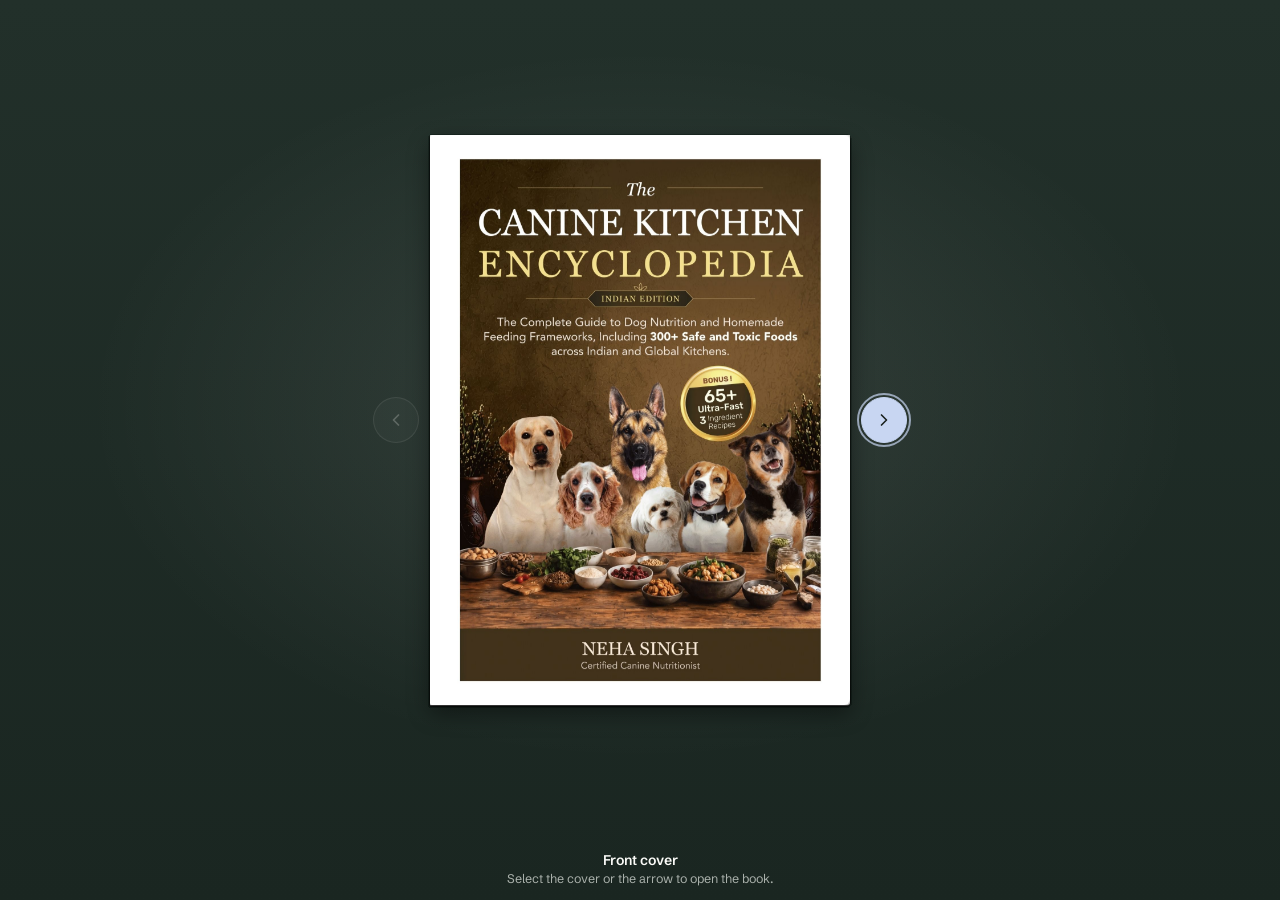
==== abhay-portfolio/work/canine-book/index.html @ 0943a1d1 "Abhay Kashinath User Design Portfolio" ====
<!doctype html>
<html lang="en">
<head>
<meta charset="utf-8">
<meta name="viewport" content="width=device-width, initial-scale=1">
<title>The Canine Kitchen Encyclopedia</title>
<link rel="preconnect" href="https://fonts.googleapis.com">
<link rel="preconnect" href="https://fonts.gstatic.com" crossorigin>
<link href="https://fonts.googleapis.com/css2?family=Schibsted+Grotesk:wght@400..700&display=swap" rel="stylesheet">
<style>
/* Flip-book viewer, themed to match the portfolio: deep bottle green and white.
   Pages are the book's scans (p01 = front cover … p24, then back.jpg). */
:root {
  --deep: #22302A;          /* stage */
  --deep-2: #1A2621;
  --white: #FBFBF8;         /* paper, controls */
  --ink: #1A221E;
  --accent: #C8D6F2;        /* the portfolio's periwinkle */
  --soft: rgba(238, 242, 236, .68);
  --pageW: 240px;
  --ratio: 1.357;           /* page height ÷ width (1474 × 2000 scans) */
  --pageH: calc(var(--pageW) * var(--ratio));
  --flip: .9s;
}
* { box-sizing: border-box; margin: 0; padding: 0; }
html, body { height: 100%; }
body {
  font-family: "Schibsted Grotesk", system-ui, sans-serif;
  color: var(--white);
  background:
    radial-gradient(60% 55% at 50% 45%, rgba(251, 251, 248, .10), transparent 72%),
    linear-gradient(180deg, var(--deep), var(--deep-2));
  overflow: hidden;
  -webkit-font-smoothing: antialiased;
}

.stage { position: relative; width: 100%; height: 100%; }

/* ---------- the book ---------- */
.shadow {
  position: absolute; left: 50%; top: var(--cy, 46%);
  width: calc(var(--pageW) * 1.1); height: calc(var(--pageH) * .92);
  transform: translate(-50%, -46%);
  background: radial-gradient(58% 54% at 50% 58%, rgba(0, 0, 0, .5), transparent 74%);
  filter: blur(12px); transition: width var(--flip);
}
.book-area {
  position: absolute; left: 50%; top: var(--cy, 46%);
  width: var(--pageW); height: var(--pageH);
  transform: translate(-50%, -50%);
  perspective: 2200px; transform-style: preserve-3d;
}
.book { position: relative; width: 100%; height: 100%; transform-style: preserve-3d;
  transition: transform var(--flip) cubic-bezier(.4, .05, .2, 1); }
.leaf { position: absolute; inset: 0; transform-origin: left center; transform-style: preserve-3d;
  transition: transform var(--flip) cubic-bezier(.45, .04, .26, 1); will-change: transform; }
.leaf.flipped { transform: rotateY(-180deg); }
.leaf.turning { z-index: 200 !important; }
.face { position: absolute; inset: 0; overflow: hidden; backface-visibility: hidden; -webkit-backface-visibility: hidden;
  background: var(--white) center / cover no-repeat; }
.face.back { transform: rotateY(180deg); }
.face.page { border-radius: 1px 4px 4px 1px; box-shadow: 0 1px 2px rgba(0, 0, 0, .25); }
.face.page.back { border-radius: 4px 1px 1px 4px; }
/* gutter shading so an open spread reads as one book */
.face.page::after { content: ""; position: absolute; inset: 0; pointer-events: none;
  background: linear-gradient(to right, rgba(26, 34, 30, .18), transparent 10%); }
.face.page.back::after { background: linear-gradient(to left, rgba(26, 34, 30, .18), transparent 10%); }
.face.cover { border-radius: 2px 6px 6px 2px; box-shadow: 0 8px 22px rgba(0, 0, 0, .45); }
.face.cover.back { border-radius: 6px 2px 2px 6px; }
.face.endpaper { background: linear-gradient(180deg, #F3F4F0, #E6E9E3); }
.book.closed { cursor: pointer; }
@media (hover: hover) { .book.closed:hover { transform: translateY(-4px) scale(1.01); } }

/* ---------- page-turn buttons ---------- */
.turn {
  position: absolute; top: var(--cy, 46%); transform: translate(-50%, -50%);
  width: 46px; height: 46px; border-radius: 50%;
  display: grid; place-items: center;
  border: 1px solid rgba(251, 251, 248, .35);
  background: rgba(251, 251, 248, .12);
  color: var(--white); cursor: pointer; z-index: 5;
  transition: transform .15s, opacity .25s, background-color .2s, left var(--flip) cubic-bezier(.4, .05, .2, 1);
  -webkit-tap-highlight-color: transparent;
}
.turn svg { width: 20px; height: 20px; }
.narrow .turn { width: 34px; height: 34px; }
.narrow .turn svg { width: 16px; height: 16px; }
.turn:hover:not([disabled]) { background: var(--white); color: var(--ink); }
.turn:active:not([disabled]) { transform: translate(-50%, -50%) scale(.94); }
.turn:focus-visible { outline: 2px solid var(--accent); outline-offset: 3px; }
.turn[disabled] { opacity: .25; cursor: not-allowed; }
/* first-run cue: the forward button glows until the book is opened */
.turn.cue { background: var(--accent); border-color: var(--accent); color: var(--ink); }
.turn.cue::after { content: ""; position: absolute; inset: -5px; border-radius: 50%;
  border: 2px solid rgba(200, 214, 242, .7); animation: ring 1.8s ease-out infinite; }
@keyframes ring { 0% { transform: scale(.85); opacity: .9; } 100% { transform: scale(1.45); opacity: 0; } }

/* ---------- readout ---------- */
.readout {
  position: absolute; left: 0; right: 0; bottom: 14px;
  display: grid; justify-items: center; gap: 2px; text-align: center; padding-inline: 16px;
}
.counter { font-size: 14px; font-weight: 600; font-variant-numeric: tabular-nums; }
.hint { font-size: 12.5px; color: var(--soft); }

@media (prefers-reduced-motion: reduce) {
  :root { --flip: .001s; }
  .turn.cue::after { animation: none; }
  .book.closed:hover { transform: none; }
}
</style>
</head>
<body>
<div class="stage" id="stage">
  <div class="shadow" id="shadow"></div>
  <div class="book-area"><div class="book" id="book"></div></div>
  <button class="turn" id="prev" type="button" aria-label="Previous page">
    <svg viewBox="0 0 24 24" fill="none" stroke="currentColor" stroke-width="2" stroke-linecap="round" stroke-linejoin="round" aria-hidden="true"><path d="M15 18l-6-6 6-6"/></svg>
  </button>
  <button class="turn" id="next" type="button" aria-label="Open the book">
    <svg viewBox="0 0 24 24" fill="none" stroke="currentColor" stroke-width="2" stroke-linecap="round" stroke-linejoin="round" aria-hidden="true"><path d="M9 18l6-6-6-6"/></svg>
  </button>
  <div class="readout">
    <p class="counter" id="counter" aria-live="polite">Front cover</p>
    <p class="hint" id="hint">Select the cover or the arrow to open the book.</p>
  </div>
</div>

<script>
/* Faces in reading order: front cover, pages, blank inside back, back cover.
   Two faces make one leaf. Only leaves near the open spread load their images. */
const SCANS = Array.from({ length: 24 }, (_, i) => 'p' + String(i + 1).padStart(2, '0') + '.jpg');
const faces = SCANS.map((img, i) => ({ img, cover: i === 0 }));
faces.push({ endpaper: true });
faces.push({ img: 'back.jpg', cover: true });

const stage = document.getElementById('stage');
const book = document.getElementById('book');
const shadow = document.getElementById('shadow');
const prevBtn = document.getElementById('prev');
const nextBtn = document.getElementById('next');
const counter = document.getElementById('counter');
const hint = document.getElementById('hint');

const leaves = [];
for (let i = 0; i < faces.length; i += 2) leaves.push({ front: faces[i], back: faces[i + 1] });
const N = leaves.length;
let current = 0, animating = false, turningLeaf = null, narrow = false;

function faceEl(spec, side) {
  const el = document.createElement('div');
  el.className = 'face ' + side + (spec.endpaper ? ' endpaper' : spec.cover ? ' cover' : ' page');
  if (spec.img) el.dataset.img = spec.img;
  return el;
}
leaves.forEach((leaf, i) => {
  const el = document.createElement('div');
  el.className = 'leaf';
  el.append(faceEl(leaf.front, 'front'), faceEl(leaf.back, 'back'));
  leaf.el = el;
  book.appendChild(el);
});

// load images for the spreads around the current one
function loadNear() {
  leaves.forEach((leaf, i) => {
    if (Math.abs(i - current) > 2) return;
    leaf.el.querySelectorAll('.face[data-img]').forEach((f) => {
      if (!f.style.backgroundImage) f.style.backgroundImage = 'url("' + f.dataset.img + '")';
    });
  });
}

// fit an open two-page spread plus its buttons inside the stage
function sizeBook() {
  const W = stage.clientWidth, H = stage.clientHeight;
  narrow = W < 560;
  document.body.classList.toggle('narrow', narrow);
  const byWidth = (W - (narrow ? 56 : 140)) / 2;
  const byHeight = (H - 90) / 1.357;
  const pw = Math.max(90, Math.min(byWidth, byHeight, 420));
  document.documentElement.style.setProperty('--pageW', pw + 'px');
  document.documentElement.style.setProperty('--cy', ((H - 60) / 2 / H * 100) + '%');
}

function label() {
  if (current === 0) return 'Front cover';
  if (current === N) return 'Back cover';
  return 'Spread ' + current + ' of ' + (N - 1);
}

function render() {
  sizeBook();
  loadNear();
  leaves.forEach((leaf, i) => {
    const flipped = i < current;
    leaf.el.classList.toggle('flipped', flipped);
    leaf.el.style.zIndex = flipped ? i : N - i;
    leaf.el.classList.toggle('turning', i === turningLeaf);
  });
  const w = book.offsetWidth;
  const open = current > 0 && current < N;
  book.style.transform = 'translateX(' + (current === 0 ? 0 : current === N ? w : w / 2) + 'px)';
  book.classList.toggle('closed', current === 0);
  shadow.style.width = open ? 'calc(var(--pageW) * 2.1)' : 'calc(var(--pageW) * 1.1)';

  const cx = stage.clientWidth / 2, half = open ? w : w / 2;
  const gap = narrow ? 16 : 34;
  prevBtn.style.left = Math.max(18, cx - half - gap) + 'px';
  nextBtn.style.left = Math.min(stage.clientWidth - 18, cx + half + gap) + 'px';
  prevBtn.disabled = current === 0;
  nextBtn.disabled = current === N;
  nextBtn.classList.toggle('cue', current === 0);
  nextBtn.setAttribute('aria-label', current === 0 ? 'Open the book' : 'Next page');

  counter.textContent = label();
  hint.textContent = current === 0 ? 'Select the cover or the arrow to open the book.'
    : current === N ? 'That’s the back cover. Use the left arrow to page back.'
    : 'Use the arrows, or the arrow keys, to turn the pages.';
}

function go(dir) {
  if (animating) return;
  const target = Math.max(0, Math.min(N, current + dir));
  if (target === current) return;
  turningLeaf = dir > 0 ? current : current - 1;
  animating = true;
  current = target;
  render();
  const el = leaves[turningLeaf].el;
  const done = (e) => {
    if (e && e.target !== el) return;
    el.removeEventListener('transitionend', done);
    turningLeaf = null; animating = false; render();
  };
  el.addEventListener('transitionend', done);
  setTimeout(done, 1200);
}

prevBtn.addEventListener('click', () => go(-1));
nextBtn.addEventListener('click', () => go(+1));
book.addEventListener('click', (e) => {
  if (current === 0) return go(+1);
  const r = book.parentElement.getBoundingClientRect();
  go(e.clientX < r.left + r.width / 2 ? -1 : +1);
});
document.addEventListener('keydown', (e) => {
  if (e.key === 'ArrowRight') go(+1);
  if (e.key === 'ArrowLeft') go(-1);
});
new ResizeObserver(render).observe(stage);
render();
</script>
</body>
</html>
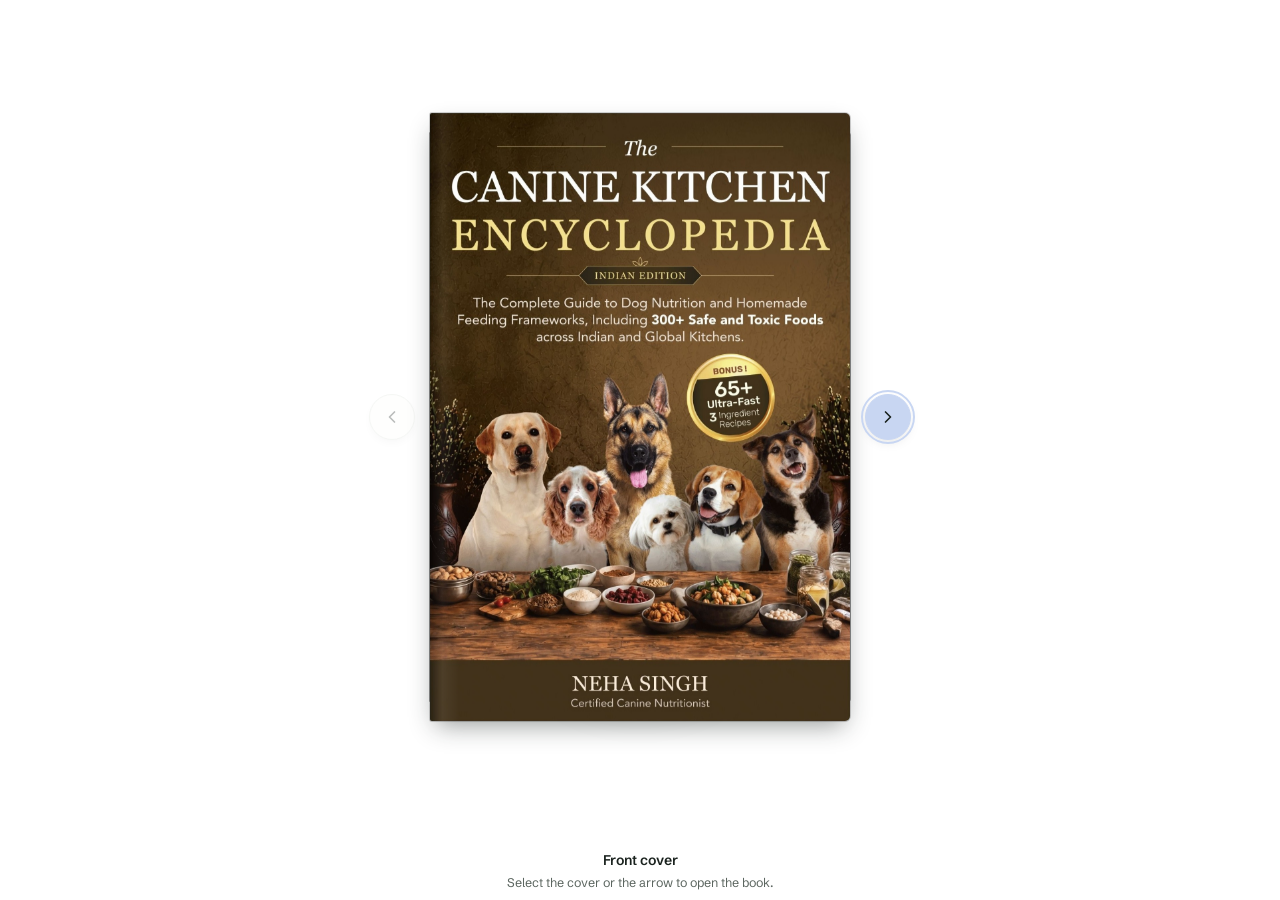
==== commit f833efd2: "Redesign Canine Kitchen flip-book: no background, borderless cover, page-turn and close animations" ====
--- a/abhay-portfolio/work/canine-book/index.html
+++ b/abhay-portfolio/work/canine-book/index.html
@@ -8,104 +8,137 @@
 <link rel="preconnect" href="https://fonts.gstatic.com" crossorigin>
 <link href="https://fonts.googleapis.com/css2?family=Schibsted+Grotesk:wght@400..700&display=swap" rel="stylesheet">
 <style>
-/* Flip-book viewer, themed to match the portfolio: deep bottle green and white.
-   Pages are the book's scans (p01 = front cover … p24, then back.jpg). */
+/* Flip-book viewer. Transparent, so the book sits straight on the portfolio page.
+   Faces in reading order: cover.jpg (front cover), p02–p24, a blank endpaper, back.jpg. */
 :root {
-  --deep: #22302A;          /* stage */
-  --deep-2: #1A2621;
-  --white: #FBFBF8;         /* paper, controls */
   --ink: #1A221E;
-  --accent: #C8D6F2;        /* the portfolio's periwinkle */
-  --soft: rgba(238, 242, 236, .68);
+  --ink-soft: #5C6660;
+  --line: #DDE2DA;
+  --paper: #FBFBF8;
+  --accent: #C8D6F2;
   --pageW: 240px;
-  --ratio: 1.357;           /* page height ÷ width (1474 × 2000 scans) */
+  --ratio: 1.357;                         /* inside pages, height ÷ width (1474 × 2000 scans) */
   --pageH: calc(var(--pageW) * var(--ratio));
-  --flip: .9s;
+  --overhang: 3.36%;                      /* hardcover boards stand a little taller than the pages */
+  --flip: 1s;
+  --ease: cubic-bezier(.65, .05, .36, 1);
 }
 * { box-sizing: border-box; margin: 0; padding: 0; }
 html, body { height: 100%; }
 body {
   font-family: "Schibsted Grotesk", system-ui, sans-serif;
-  color: var(--white);
-  background:
-    radial-gradient(60% 55% at 50% 45%, rgba(251, 251, 248, .10), transparent 72%),
-    linear-gradient(180deg, var(--deep), var(--deep-2));
+  color: var(--ink);
+  background: transparent;
   overflow: hidden;
   -webkit-font-smoothing: antialiased;
 }
-
 .stage { position: relative; width: 100%; height: 100%; }
 
 /* ---------- the book ---------- */
 .shadow {
   position: absolute; left: 50%; top: var(--cy, 46%);
-  width: calc(var(--pageW) * 1.1); height: calc(var(--pageH) * .92);
+  width: calc(var(--pageW) * 1.05); height: calc(var(--pageH) * 1.02);
   transform: translate(-50%, -46%);
-  background: radial-gradient(58% 54% at 50% 58%, rgba(0, 0, 0, .5), transparent 74%);
-  filter: blur(12px); transition: width var(--flip);
+  background: radial-gradient(60% 56% at 50% 60%, rgba(26, 34, 30, .32), transparent 72%);
+  filter: blur(14px);
+  transition: width var(--flip) var(--ease), transform var(--flip) var(--ease);
 }
 .book-area {
   position: absolute; left: 50%; top: var(--cy, 46%);
   width: var(--pageW); height: var(--pageH);
   transform: translate(-50%, -50%);
-  perspective: 2200px; transform-style: preserve-3d;
+  perspective: 2400px; transform-style: preserve-3d;
 }
 .book { position: relative; width: 100%; height: 100%; transform-style: preserve-3d;
-  transition: transform var(--flip) cubic-bezier(.4, .05, .2, 1); }
+  transition: transform var(--flip) var(--ease); }
 .leaf { position: absolute; inset: 0; transform-origin: left center; transform-style: preserve-3d;
-  transition: transform var(--flip) cubic-bezier(.45, .04, .26, 1); will-change: transform; }
+  transition: transform var(--flip) var(--ease); will-change: transform; }
 .leaf.flipped { transform: rotateY(-180deg); }
-.leaf.turning { z-index: 200 !important; }
+
 .face { position: absolute; inset: 0; overflow: hidden; backface-visibility: hidden; -webkit-backface-visibility: hidden;
-  background: var(--white) center / cover no-repeat; }
+  background: var(--paper) center / cover no-repeat; }
 .face.back { transform: rotateY(180deg); }
-.face.page { border-radius: 1px 4px 4px 1px; box-shadow: 0 1px 2px rgba(0, 0, 0, .25); }
-.face.page.back { border-radius: 4px 1px 1px 4px; }
-/* gutter shading so an open spread reads as one book */
+.face.page { border-radius: 1px 3px 3px 1px; box-shadow: 0 0 0 .5px rgba(26, 34, 30, .08); }
+.face.page.back { border-radius: 3px 1px 1px 3px; }
+/* gutter shading so an open spread reads as one bound book */
 .face.page::after { content: ""; position: absolute; inset: 0; pointer-events: none;
-  background: linear-gradient(to right, rgba(26, 34, 30, .18), transparent 10%); }
-.face.page.back::after { background: linear-gradient(to left, rgba(26, 34, 30, .18), transparent 10%); }
-.face.cover { border-radius: 2px 6px 6px 2px; box-shadow: 0 8px 22px rgba(0, 0, 0, .45); }
-.face.cover.back { border-radius: 6px 2px 2px 6px; }
-.face.endpaper { background: linear-gradient(180deg, #F3F4F0, #E6E9E3); }
+  background: linear-gradient(to right, rgba(26, 34, 30, .16), transparent 9%); }
+.face.page.back::after { background: linear-gradient(to left, rgba(26, 34, 30, .16), transparent 9%); }
+.face.endpaper { background: linear-gradient(180deg, #F3F1EA, #E8E4D9); }
+
+/* covers: the full artwork, a touch taller than the pages, with a hardcover edge */
+.face.cover { top: calc(var(--overhang) * -1); bottom: calc(var(--overhang) * -1);
+  border-radius: 2px 5px 5px 2px;
+  box-shadow: 0 10px 24px -6px rgba(26, 34, 30, .45), 0 0 0 1px rgba(0, 0, 0, .18); }
+.face.cover.back { border-radius: 5px 2px 2px 5px; background-color: #382A14; background-size: 100% auto; }
+.face.cover::after { content: ""; position: absolute; inset: 0; pointer-events: none;
+  background: linear-gradient(90deg, rgba(0, 0, 0, .28), rgba(255, 255, 255, .06) 3%, transparent 7%); }
+.face.cover.back::after { background: linear-gradient(270deg, rgba(0, 0, 0, .28), rgba(255, 255, 255, .06) 3%, transparent 7%); }
+
+/* ---------- page-turn lighting ----------
+   A turning page darkens as it lifts and brightens as it lands, and casts a
+   passing shadow on the page it uncovers. */
+.face > .shade { position: absolute; inset: 0; pointer-events: none; opacity: 0; }
+.face.front > .shade { background: linear-gradient(to left, rgba(26, 34, 30, .42), rgba(26, 34, 30, .08) 70%, transparent); }
+.face.back  > .shade { background: linear-gradient(to right, rgba(26, 34, 30, .42), rgba(26, 34, 30, .08) 70%, transparent); }
+.leaf.turning > .face > .shade { animation: lift var(--dur, var(--flip)) var(--ease); }
+@keyframes lift { 0% { opacity: 0; } 45% { opacity: 1; } 100% { opacity: 0; } }
+.leaf.uncover-right > .face.front > .shade,
+.leaf.uncover-left  > .face.back  > .shade { animation: uncover var(--flip) var(--ease); }
+@keyframes uncover { 0% { opacity: .9; } 100% { opacity: 0; } }
+
 .book.closed { cursor: pointer; }
-@media (hover: hover) { .book.closed:hover { transform: translateY(-4px) scale(1.01); } }
+@media (hover: hover) { .book.closed:hover { transform: translateY(-4px) rotateZ(-.4deg); } }
 
 /* ---------- page-turn buttons ---------- */
 .turn {
   position: absolute; top: var(--cy, 46%); transform: translate(-50%, -50%);
   width: 46px; height: 46px; border-radius: 50%;
   display: grid; place-items: center;
-  border: 1px solid rgba(251, 251, 248, .35);
-  background: rgba(251, 251, 248, .12);
-  color: var(--white); cursor: pointer; z-index: 5;
-  transition: transform .15s, opacity .25s, background-color .2s, left var(--flip) cubic-bezier(.4, .05, .2, 1);
+  border: 1px solid var(--line);
+  background: var(--paper);
+  color: var(--ink); cursor: pointer; z-index: 5;
+  box-shadow: 0 4px 14px -6px rgba(26, 34, 30, .25);
+  transition: transform .2s, opacity .25s, background-color .2s, color .2s, left var(--flip) var(--ease);
   -webkit-tap-highlight-color: transparent;
 }
 .turn svg { width: 20px; height: 20px; }
-.narrow .turn { width: 34px; height: 34px; }
+.turn:hover:not([disabled]) { background: var(--ink); color: var(--paper); border-color: var(--ink); }
+.turn:active:not([disabled]) { transform: translate(-50%, -50%) scale(.92); }
+.turn:focus-visible, .close-book:focus-visible { outline: 2px solid var(--ink); outline-offset: 3px; }
+.turn[disabled] { opacity: .3; cursor: not-allowed; }
+/* first-run cue: the forward button glows until the book is opened */
+.turn.cue { background: var(--accent); border-color: var(--accent); }
+.turn.cue::after { content: ""; position: absolute; inset: -5px; border-radius: 50%;
+  border: 2px solid var(--accent); animation: ring 1.8s ease-out infinite; }
+@keyframes ring { 0% { transform: scale(.85); opacity: .9; } 100% { transform: scale(1.45); opacity: 0; } }
+.narrow .turn { width: 36px; height: 36px; }
 .narrow .turn svg { width: 16px; height: 16px; }
-.turn:hover:not([disabled]) { background: var(--white); color: var(--ink); }
-.turn:active:not([disabled]) { transform: translate(-50%, -50%) scale(.94); }
-.turn:focus-visible { outline: 2px solid var(--accent); outline-offset: 3px; }
-.turn[disabled] { opacity: .25; cursor: not-allowed; }
-/* first-run cue: the forward button glows until the book is opened */
-.turn.cue { background: var(--accent); border-color: var(--accent); color: var(--ink); }
-.turn.cue::after { content: ""; position: absolute; inset: -5px; border-radius: 50%;
-  border: 2px solid rgba(200, 214, 242, .7); animation: ring 1.8s ease-out infinite; }
-@keyframes ring { 0% { transform: scale(.85); opacity: .9; } 100% { transform: scale(1.45); opacity: 0; } }
 
 /* ---------- readout ---------- */
 .readout {
-  position: absolute; left: 0; right: 0; bottom: 14px;
-  display: grid; justify-items: center; gap: 2px; text-align: center; padding-inline: 16px;
-}
+  position: absolute; left: 0; right: 0; bottom: 10px;
+  display: grid; justify-items: center; gap: 6px; text-align: center; padding-inline: 16px;
+}
+.readout__row { display: flex; align-items: center; gap: 14px; flex-wrap: wrap; justify-content: center; }
 .counter { font-size: 14px; font-weight: 600; font-variant-numeric: tabular-nums; }
-.hint { font-size: 12.5px; color: var(--soft); }
+.hint { font-size: 12.5px; color: var(--ink-soft); }
+.close-book {
+  display: inline-flex; align-items: center; gap: 6px;
+  padding: 6px 12px 6px 10px;
+  border: 1px solid var(--line); border-radius: 999px;
+  background: var(--paper); color: var(--ink);
+  font: inherit; font-size: 13px; font-weight: 600; cursor: pointer;
+  transition: background-color .2s, color .2s, border-color .2s, transform .2s, opacity .25s;
+}
+.close-book svg { width: 15px; height: 15px; }
+.close-book:hover { background: var(--ink); color: var(--paper); border-color: var(--ink); }
+.close-book:active { transform: scale(.95); }
+.close-book[hidden] { display: none; }
 
 @media (prefers-reduced-motion: reduce) {
   :root { --flip: .001s; }
-  .turn.cue::after { animation: none; }
+  .turn.cue::after, .leaf > .face > .shade { animation: none !important; }
   .book.closed:hover { transform: none; }
 }
 </style>
@@ -121,39 +154,45 @@
     <svg viewBox="0 0 24 24" fill="none" stroke="currentColor" stroke-width="2" stroke-linecap="round" stroke-linejoin="round" aria-hidden="true"><path d="M9 18l6-6-6-6"/></svg>
   </button>
   <div class="readout">
-    <p class="counter" id="counter" aria-live="polite">Front cover</p>
+    <div class="readout__row">
+      <p class="counter" id="counter" aria-live="polite">Front cover</p>
+      <button class="close-book" id="close" type="button" hidden>
+        <svg viewBox="0 0 24 24" fill="none" stroke="currentColor" stroke-width="2" stroke-linecap="round" stroke-linejoin="round" aria-hidden="true"><path d="M4 19.5V5a2 2 0 0 1 2-2h13v16H6.5A2.5 2.5 0 0 0 4 21.5Z"/><path d="M9 7h6"/></svg>
+        Back to cover
+      </button>
+    </div>
     <p class="hint" id="hint">Select the cover or the arrow to open the book.</p>
   </div>
 </div>
 
 <script>
-/* Faces in reading order: front cover, pages, blank inside back, back cover.
-   Two faces make one leaf. Only leaves near the open spread load their images. */
-const SCANS = Array.from({ length: 24 }, (_, i) => 'p' + String(i + 1).padStart(2, '0') + '.jpg');
-const faces = SCANS.map((img, i) => ({ img, cover: i === 0 }));
-faces.push({ endpaper: true });
-faces.push({ img: 'back.jpg', cover: true });
+const PAGES = Array.from({ length: 23 }, (_, i) => 'p' + String(i + 2).padStart(2, '0') + '.jpg');  // p02–p24
+const faces = [{ img: 'cover.jpg', cover: true }, ...PAGES.map((img) => ({ img })), { endpaper: true }, { img: 'back.jpg', cover: true }];
 
 const stage = document.getElementById('stage');
 const book = document.getElementById('book');
 const shadow = document.getElementById('shadow');
 const prevBtn = document.getElementById('prev');
 const nextBtn = document.getElementById('next');
+const closeBtn = document.getElementById('close');
 const counter = document.getElementById('counter');
 const hint = document.getElementById('hint');
+const reduce = matchMedia('(prefers-reduced-motion: reduce)');
 
 const leaves = [];
 for (let i = 0; i < faces.length; i += 2) leaves.push({ front: faces[i], back: faces[i + 1] });
 const N = leaves.length;
-let current = 0, animating = false, turningLeaf = null, narrow = false;
+let current = 0, animating = false, narrow = false;
 
 function faceEl(spec, side) {
   const el = document.createElement('div');
   el.className = 'face ' + side + (spec.endpaper ? ' endpaper' : spec.cover ? ' cover' : ' page');
   if (spec.img) el.dataset.img = spec.img;
+  const shade = document.createElement('div'); shade.className = 'shade';
+  el.appendChild(shade);
   return el;
 }
-leaves.forEach((leaf, i) => {
+leaves.forEach((leaf) => {
   const el = document.createElement('div');
   el.className = 'leaf';
   el.append(faceEl(leaf.front, 'front'), faceEl(leaf.back, 'back'));
@@ -161,7 +200,7 @@
   book.appendChild(el);
 });
 
-// load images for the spreads around the current one
+// load images for the spreads around the current one (all of them once the book has been read)
 function loadNear() {
   leaves.forEach((leaf, i) => {
     if (Math.abs(i - current) > 2) return;
@@ -171,24 +210,26 @@
   });
 }
 
-// fit an open two-page spread plus its buttons inside the stage
+// fit an open two-page spread, the taller covers and the buttons inside the stage
 function sizeBook() {
   const W = stage.clientWidth, H = stage.clientHeight;
   narrow = W < 560;
   document.body.classList.toggle('narrow', narrow);
-  const byWidth = (W - (narrow ? 56 : 140)) / 2;
-  const byHeight = (H - 90) / 1.357;
+  const byWidth = (W - (narrow ? 60 : 150)) / 2;
+  const byHeight = (H - 96) / 1.448;
   const pw = Math.max(90, Math.min(byWidth, byHeight, 420));
   document.documentElement.style.setProperty('--pageW', pw + 'px');
-  document.documentElement.style.setProperty('--cy', ((H - 60) / 2 / H * 100) + '%');
-}
-
+  document.documentElement.style.setProperty('--cy', ((H - 66) / 2 / H * 100) + '%');
+}
+
+const shiftFor = (pos) => { const w = book.offsetWidth; return pos === 0 ? 0 : pos === N ? w : w / 2; };
 function label() {
   if (current === 0) return 'Front cover';
   if (current === N) return 'Back cover';
   return 'Spread ' + current + ' of ' + (N - 1);
 }
 
+// place everything for the current position (no turn in progress)
 function render() {
   sizeBook();
   loadNear();
@@ -196,49 +237,107 @@
     const flipped = i < current;
     leaf.el.classList.toggle('flipped', flipped);
     leaf.el.style.zIndex = flipped ? i : N - i;
-    leaf.el.classList.toggle('turning', i === turningLeaf);
   });
-  const w = book.offsetWidth;
-  const open = current > 0 && current < N;
-  book.style.transform = 'translateX(' + (current === 0 ? 0 : current === N ? w : w / 2) + 'px)';
+  book.style.transform = 'translateX(' + shiftFor(current) + 'px)';
+  placeChrome();
+}
+
+// buttons, shadow and labels follow the book's position
+function placeChrome() {
+  const w = book.offsetWidth, open = current > 0 && current < N;
   book.classList.toggle('closed', current === 0);
-  shadow.style.width = open ? 'calc(var(--pageW) * 2.1)' : 'calc(var(--pageW) * 1.1)';
-
-  const cx = stage.clientWidth / 2, half = open ? w : w / 2;
-  const gap = narrow ? 16 : 34;
-  prevBtn.style.left = Math.max(18, cx - half - gap) + 'px';
-  nextBtn.style.left = Math.min(stage.clientWidth - 18, cx + half + gap) + 'px';
-  prevBtn.disabled = current === 0;
-  nextBtn.disabled = current === N;
+  shadow.style.width = open ? 'calc(var(--pageW) * 2.08)' : 'calc(var(--pageW) * 1.05)';
+  // closed (either cover) the book is one page wide and centred; open, the spread is two pages wide
+  const cx = stage.clientWidth / 2, half = open ? w : w / 2, gap = narrow ? 18 : 38;
+  prevBtn.style.left = Math.max(20, cx - half - gap) + 'px';
+  nextBtn.style.left = Math.min(stage.clientWidth - 20, cx + half + gap) + 'px';
+  prevBtn.disabled = current === 0 || animating;
+  nextBtn.disabled = current === N || animating;
   nextBtn.classList.toggle('cue', current === 0);
   nextBtn.setAttribute('aria-label', current === 0 ? 'Open the book' : 'Next page');
-
+  closeBtn.hidden = current === 0;
+  closeBtn.disabled = animating;
   counter.textContent = label();
   hint.textContent = current === 0 ? 'Select the cover or the arrow to open the book.'
-    : current === N ? 'That’s the back cover. Use the left arrow to page back.'
+    : current === N ? 'That’s the back cover. Use the left arrow, or go back to the cover.'
     : 'Use the arrows, or the arrow keys, to turn the pages.';
 }
 
+const flash = (el, cls) => { el.classList.remove(cls); void el.offsetWidth; el.classList.add(cls); };
+
+// turn one page forward (+1) or back (-1)
 function go(dir) {
   if (animating) return;
   const target = Math.max(0, Math.min(N, current + dir));
   if (target === current) return;
-  turningLeaf = dir > 0 ? current : current - 1;
+  const turning = dir > 0 ? current : current - 1;
+  const el = leaves[turning].el;
+  current = target;
+  loadNear();
+  animating = !reduce.matches;
+  el.style.zIndex = 200;
+  if (dir > 0) { el.classList.add('flipped'); if (leaves[turning + 1]) flash(leaves[turning + 1].el, 'uncover-right'); }
+  else { el.classList.remove('flipped'); if (leaves[turning - 1]) flash(leaves[turning - 1].el, 'uncover-left'); }
+  flash(el, 'turning');
+  book.style.transform = 'translateX(' + shiftFor(current) + 'px)';
+  placeChrome();
+  if (!animating) return render();
+  const done = (e) => {
+    if (e && (e.target !== el || e.propertyName !== 'transform')) return;
+    el.removeEventListener('transitionend', done);
+    clearTimeout(safety);
+    leaves.forEach((l) => l.el.classList.remove('turning', 'uncover-right', 'uncover-left'));
+    animating = false;
+    render();
+  };
+  const safety = setTimeout(done, 1400);
+  el.addEventListener('transitionend', done);
+}
+
+// close the book: the read pages riffle back one after another, then the cover lands
+function closeToCover() {
+  if (animating || current === 0) return;
+  const order = [];
+  for (let i = Math.min(current, N) - 1; i >= 0; i--) order.push(i);
+  if (reduce.matches) { current = 0; return render(); }
   animating = true;
-  current = target;
-  render();
-  const el = leaves[turningLeaf].el;
-  const done = (e) => {
-    if (e && e.target !== el) return;
-    el.removeEventListener('transitionend', done);
-    turningLeaf = null; animating = false; render();
-  };
-  el.addEventListener('transitionend', done);
-  setTimeout(done, 1200);
+  const per = Math.max(.55, Math.min(.8, 2.4 / order.length));          // seconds per leaf
+  const stagger = Math.max(45, Math.min(110, 1100 / order.length));     // ms between leaves
+  const from = current;
+  current = 0;
+  placeChrome();
+  order.forEach((i, k) => {
+    const el = leaves[i].el;
+    setTimeout(() => {
+      el.style.transitionDuration = per + 's';
+      el.style.setProperty('--dur', per + 's');
+      el.style.zIndex = 300 + k;
+      el.classList.remove('flipped');
+      flash(el, 'turning');
+      if (i === 0) {                                  // the cover: slide the book back to centre with it
+        book.style.transitionDuration = per + 's';
+        book.style.transform = 'translateX(0px)';
+      }
+    }, k * stagger);
+  });
+  // a book closed from its back cover starts by sliding from the right
+  if (from === N) book.style.transform = 'translateX(' + shiftFor(N) + 'px)';
+  setTimeout(() => {
+    leaves.forEach((l) => {
+      l.el.classList.remove('turning');
+      l.el.style.transitionDuration = '';
+      l.el.style.removeProperty('--dur');
+    });
+    book.style.transitionDuration = '';
+    animating = false;
+    render();
+    nextBtn.focus({ preventScroll: true });
+  }, (order.length - 1) * stagger + per * 1000 + 80);
 }
 
 prevBtn.addEventListener('click', () => go(-1));
 nextBtn.addEventListener('click', () => go(+1));
+closeBtn.addEventListener('click', closeToCover);
 book.addEventListener('click', (e) => {
   if (current === 0) return go(+1);
   const r = book.parentElement.getBoundingClientRect();
@@ -247,8 +346,9 @@
 document.addEventListener('keydown', (e) => {
   if (e.key === 'ArrowRight') go(+1);
   if (e.key === 'ArrowLeft') go(-1);
+  if (e.key === 'Home') closeToCover();
 });
-new ResizeObserver(render).observe(stage);
+new ResizeObserver(() => { if (!animating) render(); }).observe(stage);
 render();
 </script>
 </body>
